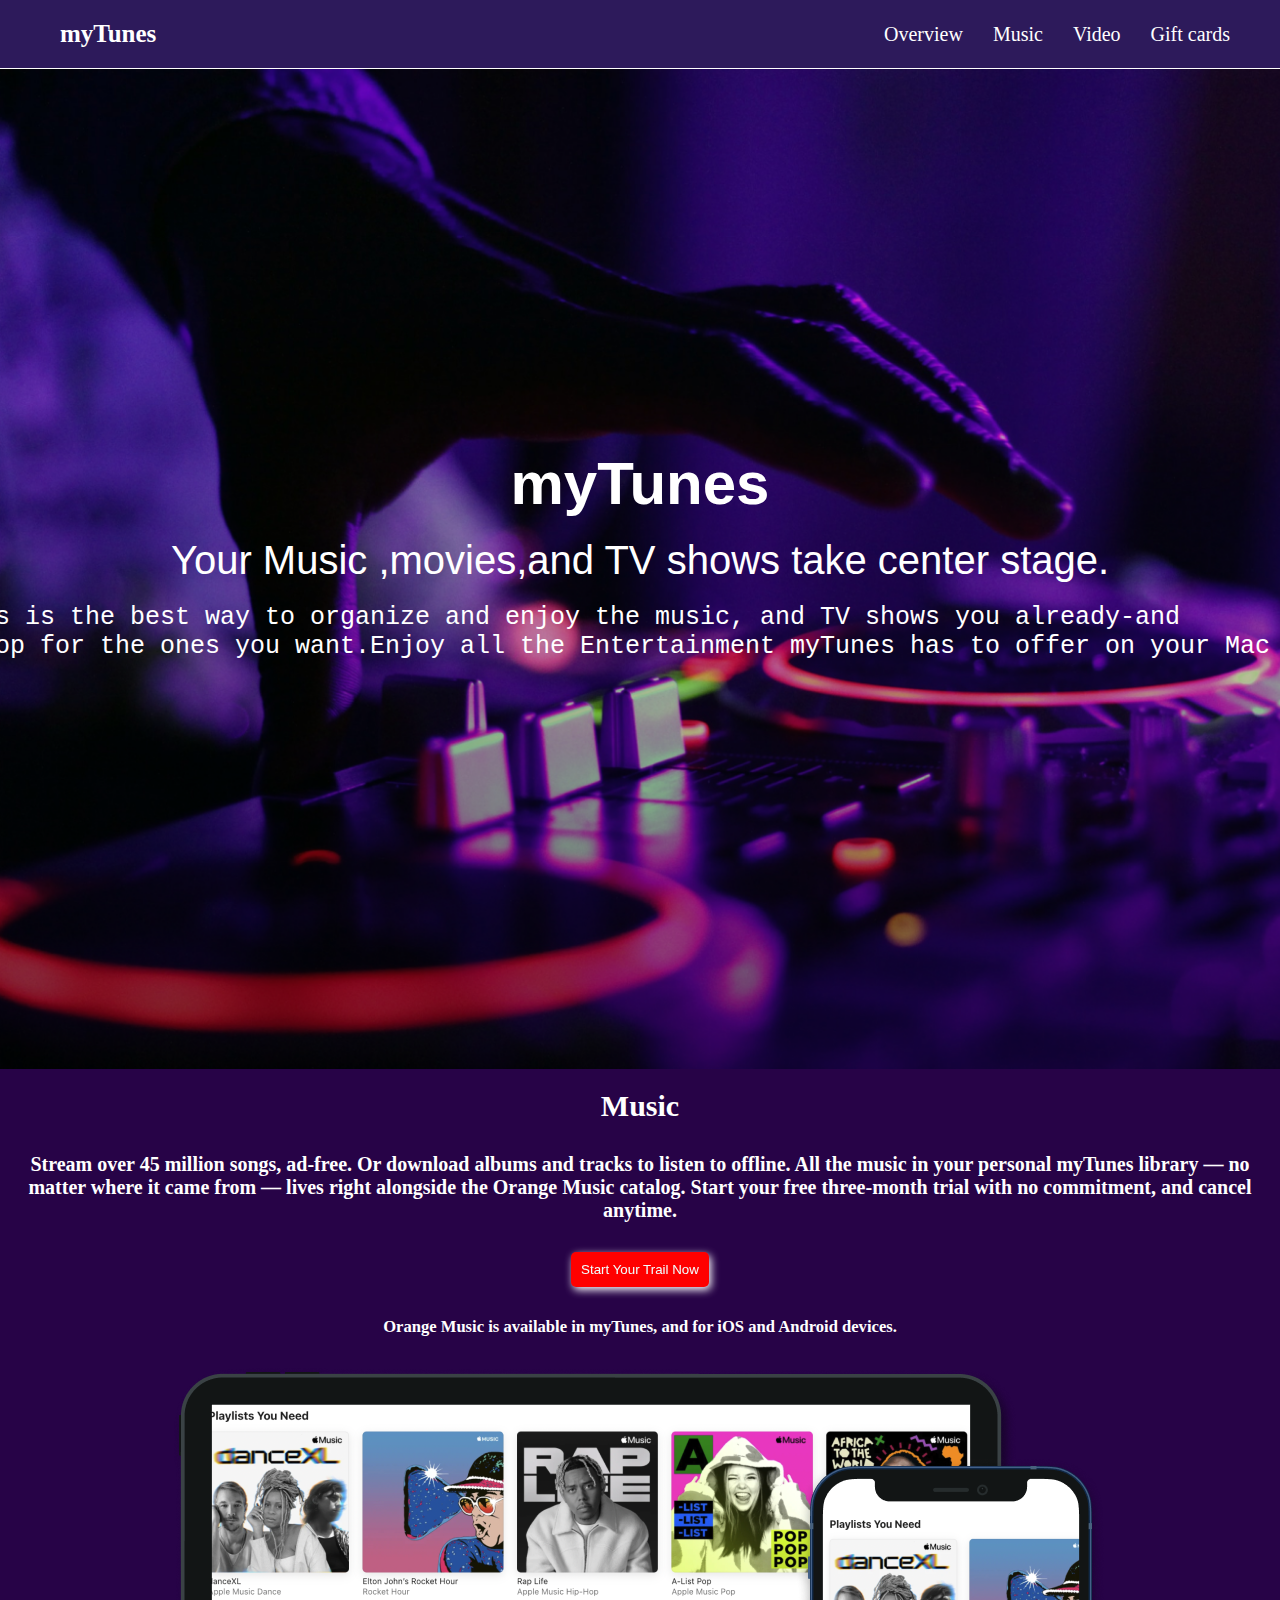
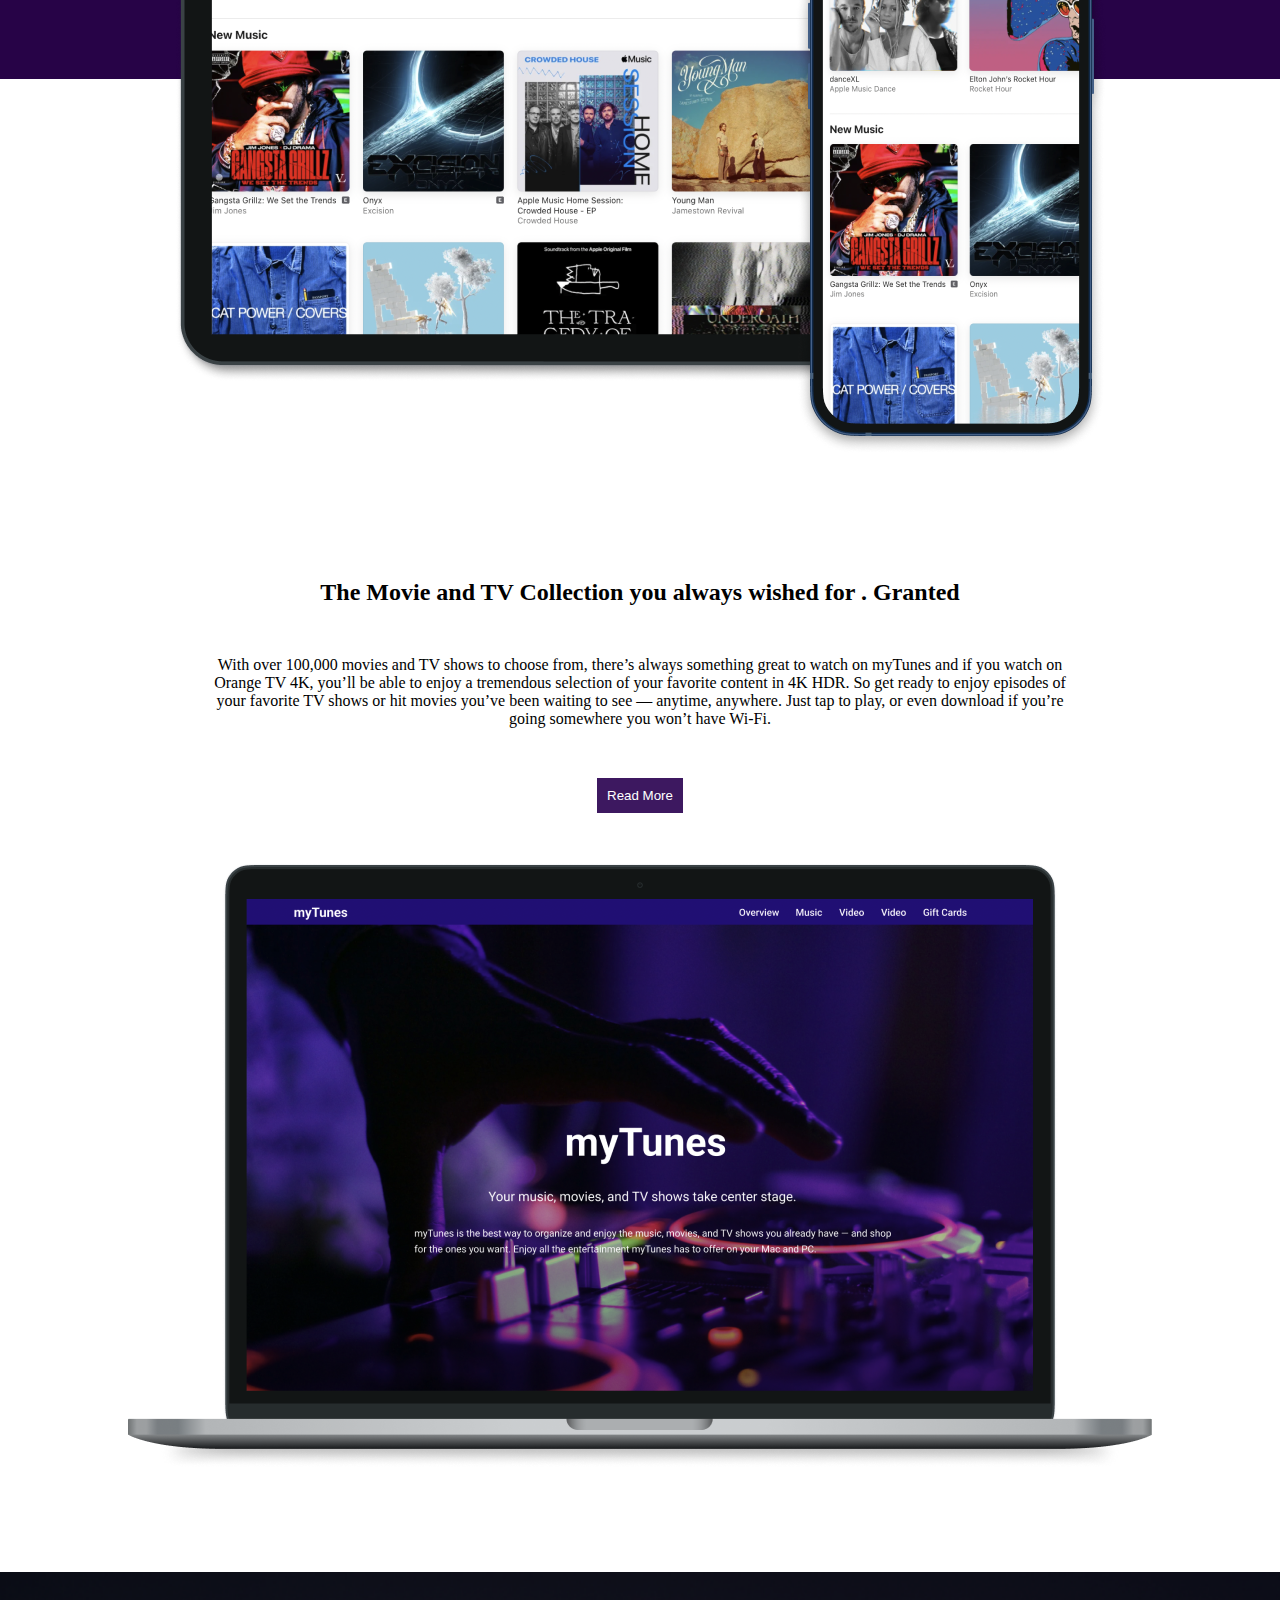
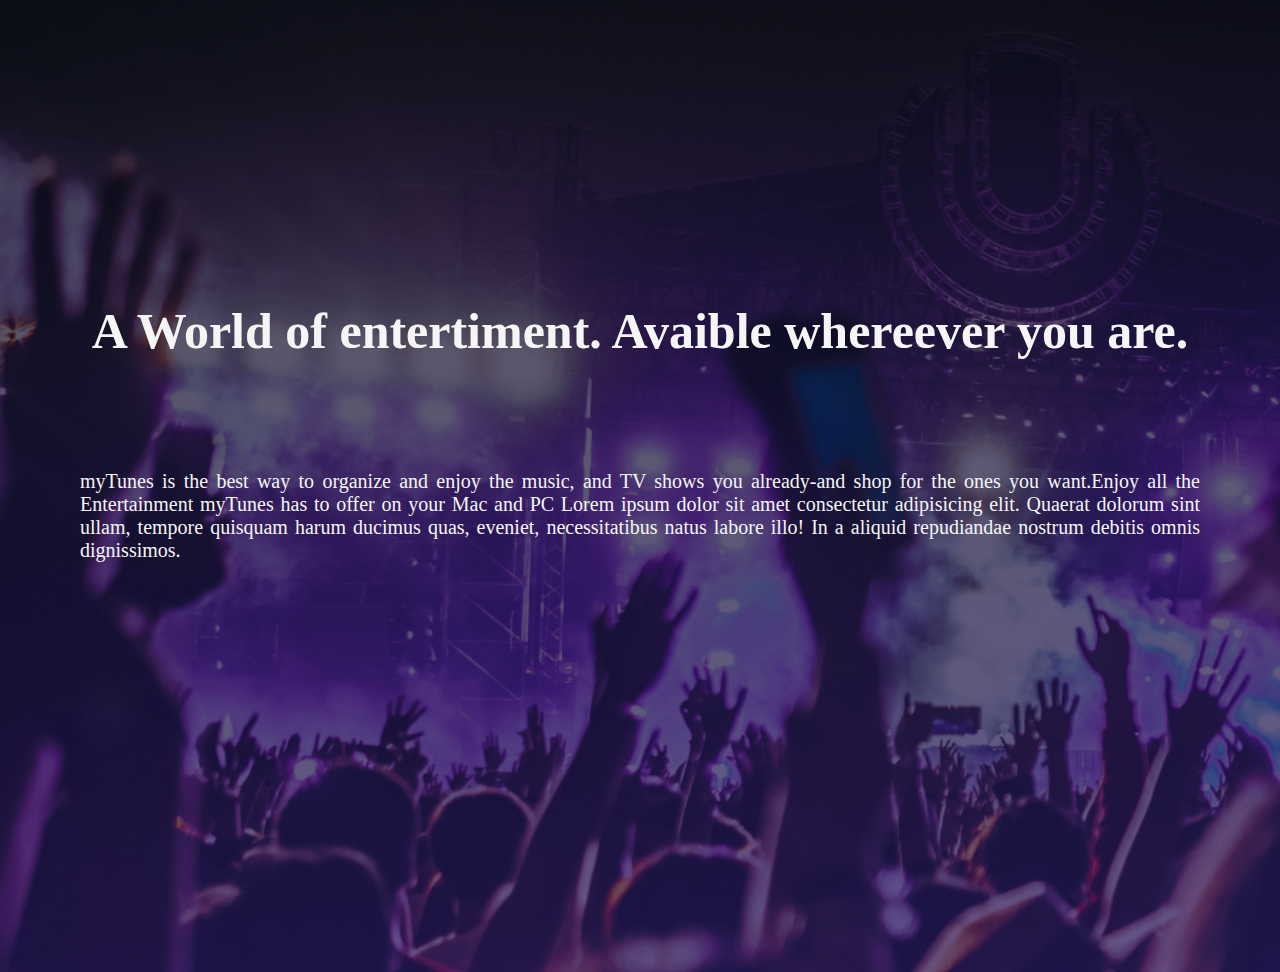
==== Basic_music_website/index.html @ a056b9a3 "Music-webpage" ====
<!DOCTYPE html>
<html lang="en">

<head>
    <meta charset="UTF-8">
    <meta name="viewport" content="width=device-width, initial-scale=1.0">
    <title>Music Website
    </title>
    <link rel="stylesheet" href="style.css">
</head>
<header>
    <nav class="container">
        <div class="logo">
            myTunes
        </div>
        <ul>

            <li><a href="#hero">Overview</a></li>
            <li><a href="#music">Music</a></li>
            <li><a href="#video">Video</a></li>
            <li><a href="#giftcard">Gift cards</a></li>
        </ul>
    </nav>
</header>
<main>
    <section id="hero">
        <div class="hero_section">
            <div style="font-size: 60px; font-weight: 900;">myTunes</div>
            <div style="font-size: 40px;">Your Music ,movies,and TV shows take center stage.</div>
            <div style="font-size: 25px; text-align: justify;">
                <pre>myTunes is the best way to organize and enjoy the music, and TV shows you already-and
    shop for the ones you want.Enjoy all the Entertainment myTunes has to offer on your Mac and PC
        </pre>
            </div>
        </div>
    </section>
    <section class="music-section " id="music">
        <div class="container">
            <h2>Music
            </h2>
            <h4>
                Stream over 45 million songs, ad-free. Or download albums and tracks
                to listen to offline. All the music in your personal myTunes library
                — no matter where it came from — lives right alongside the Orange
                Music catalog. Start your free three-month trial with no commitment,
                and cancel anytime.
            </h4>
            <button class="primarybutton">Start Your Trail Now</button>
            <h5> Orange Music is available in myTunes, and for iOS and Android
                devices.</h5>
            <div class="ipad-image">
                <img src="images/ipad-iphone.png" alt="">
            </div>
        </div>

    </section>
    <section class="about-music">
        <h2>The Movie and TV Collection you always wished for . Granted</h2>
        <p>
            With over 100,000 movies and TV shows to choose from, there’s always
            something great to watch on myTunes and if you watch on Orange TV 4K,
            you’ll be able to enjoy a tremendous selection of your favorite
            content in 4K HDR. So get ready to enjoy episodes of your favorite TV
            shows or hit movies you’ve been waiting to see — anytime, anywhere.
            Just tap to play, or even download if you’re going somewhere you won’t
            have Wi-Fi.
        </p>
        <button class="primarybutton">Read More</button>
        <div class="mac-image">
            <img src="images/mac.png" alt="">
        </div>

    </section>
    <section class="video-section" id="video">

        <h2 style="font-size: 50px;">A World of entertiment. Avaible whereever you are.</h2>
        <p style="text-align: justify; margin: 80px; font-size: 20px;">myTunes is the best way to organize and enjoy the
            music, and TV
            shows you
            already-and
            shop for the ones you want.Enjoy all the Entertainment myTunes has to offer on your Mac and PC
            Lorem ipsum dolor sit amet consectetur adipisicing elit. Quaerat dolorum sint ullam, tempore quisquam harum
            ducimus quas, eveniet, necessitatibus natus labore illo! In a aliquid repudiandae nostrum debitis omnis
            dignissimos.</p>

    </section>
</main>

<body>

</body>

</html>
---- Basic_music_website/style.css ----
* {
    margin: 0;
    padding: 0;
    box-sizing: border-box;
}

header {
    background-color: rgb(45, 26, 91);
    position: sticky;
    top: 0;
    z-index: 2;
}

.container {
    display: flex;
    justify-content: space-between;
    padding: 20px;
    color: white;
    /* background-color: rgb(50, 13, 142); */
    align-items: center;
    font-size: 20px;
    /* box-shadow: 2px 2px 3px rgb(50, 13, 142); */

}

.logo {
    font-size: 25px;
    font-weight: 900;
    margin-left: 40px;
}

nav ul {
    display: flex;
    list-style: none;
    gap: 30px;
    margin-right: 30px;
}

nav ul a {
    font-style: none;
    color: white;
    text-decoration: none;
}

ul a:hover {
    border-bottom: 1px solid white;

}

.hero_section {
    margin-top: 1px;
    width: 100%;
    height: 1000px;
    color: white;
    background-image: url(images/hero.png);
    background-repeat: none;
    background-size: cover;
    background-color: red;
    display: flex;
    align-items: center;
    justify-content: center;
    flex-direction: column;
    gap: 20px;
    font-family: 'Gill Sans', 'Gill Sans MT', Calibri, 'Trebuchet MS', sans-serif;
}

.music-section {
    background-color: rgb(39, 3, 71);
}

.music-section .container {
    display: flex;
    flex-direction: column;
    gap: 30px;
    justify-content: center;
    align-items: center;
    color: white;
    text-align: center;
}



.ipad-image {
    margin-top: -400px;
    position: relative;
    top: 400px;
}

.music-section button {
    background-color: red;
    color: azure;
    outline: none;
    border: none;
    padding: 10px;
    border-radius: 5px;
    filter: drop-shadow(2px 3px 4px white);
}

.about-music {
    display: flex;
    justify-content: center;
    align-items: center;
    flex-direction: column;
    margin: 0 auto;
    margin-top: 500px;
    margin-bottom: 100px;
    gap: 50px;
}

.about-music p {
    text-align: center;
    padding: 0 200px;
}

.about-music button {
    background-color: rgb(61, 24, 96);
    color: white;
    padding: 10px;
    border: none;
}

.video-section {
    display: flex;
    justify-content: center;
    flex-direction: column;
    align-items: center;
    background-image: url(images/video.png);
    background-size: cover;
    height: 1000px;
    color: whitesmoke;
    gap: 30px;
}
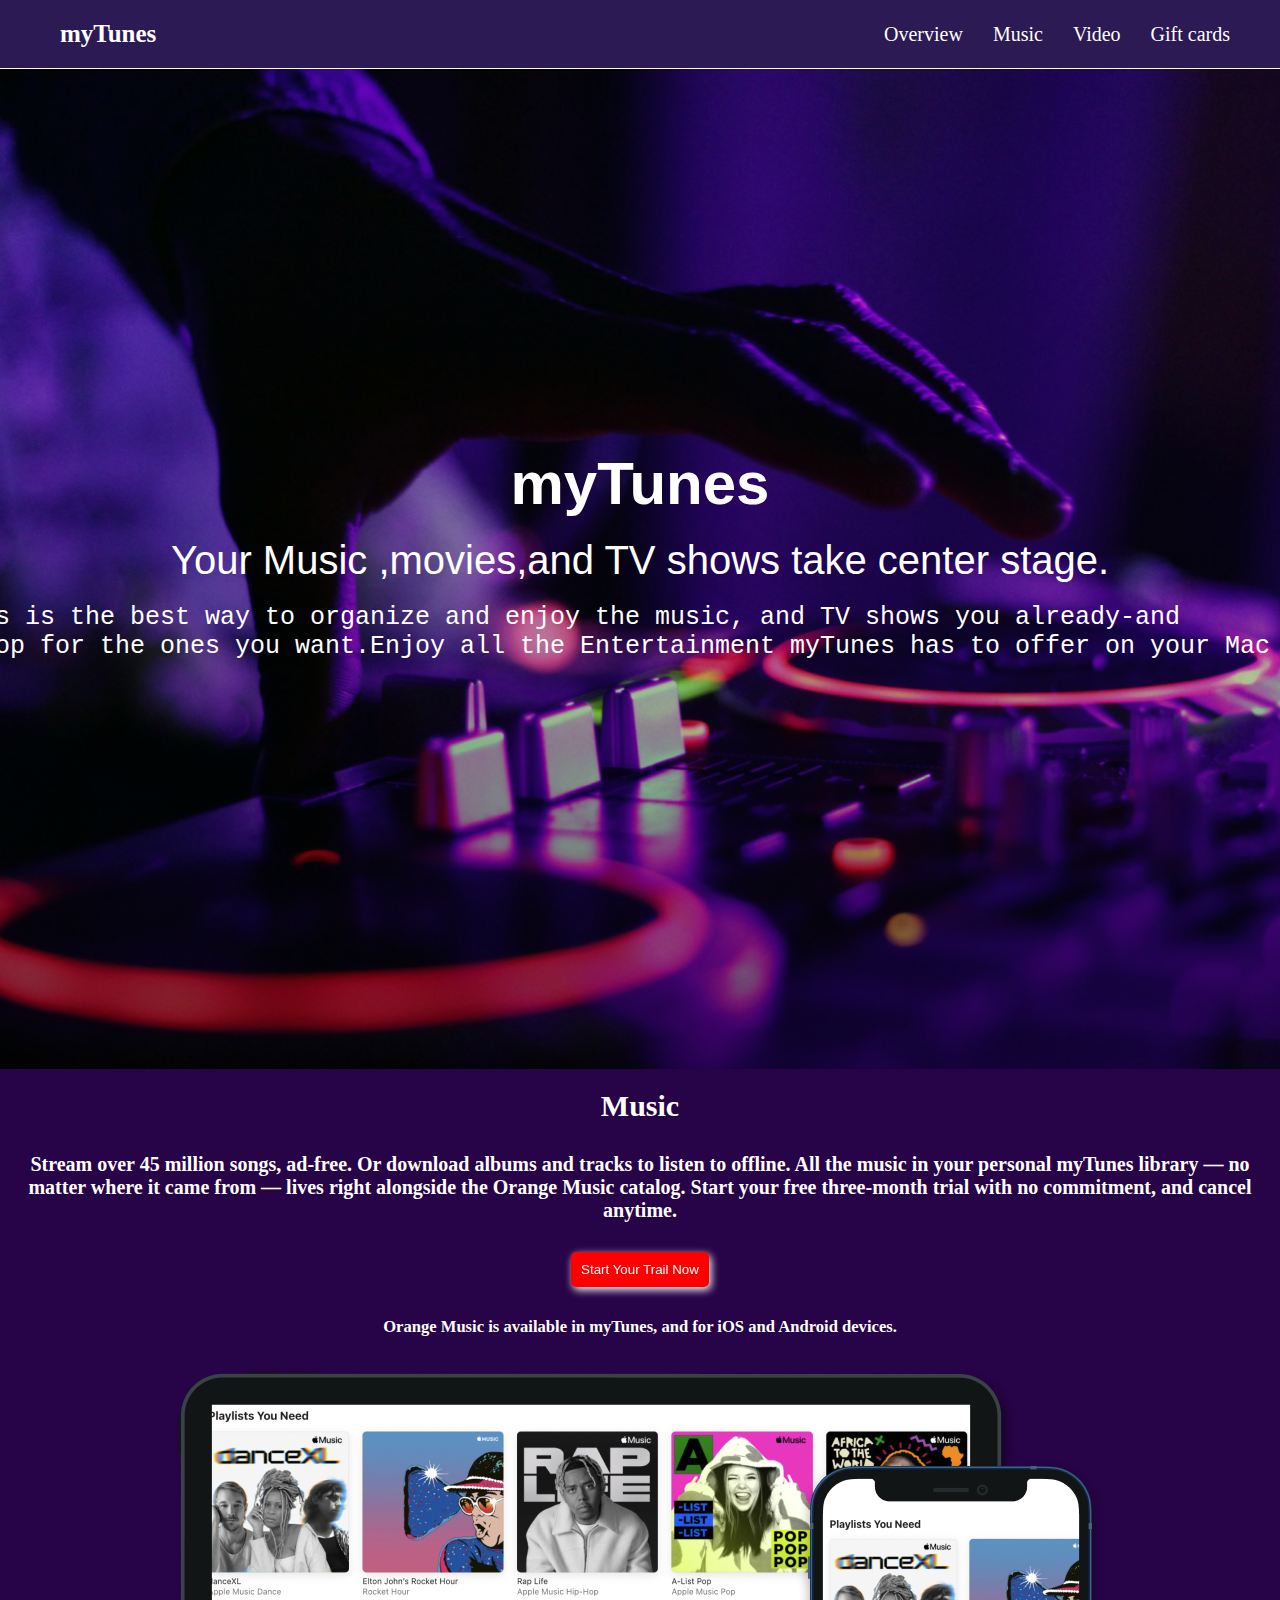
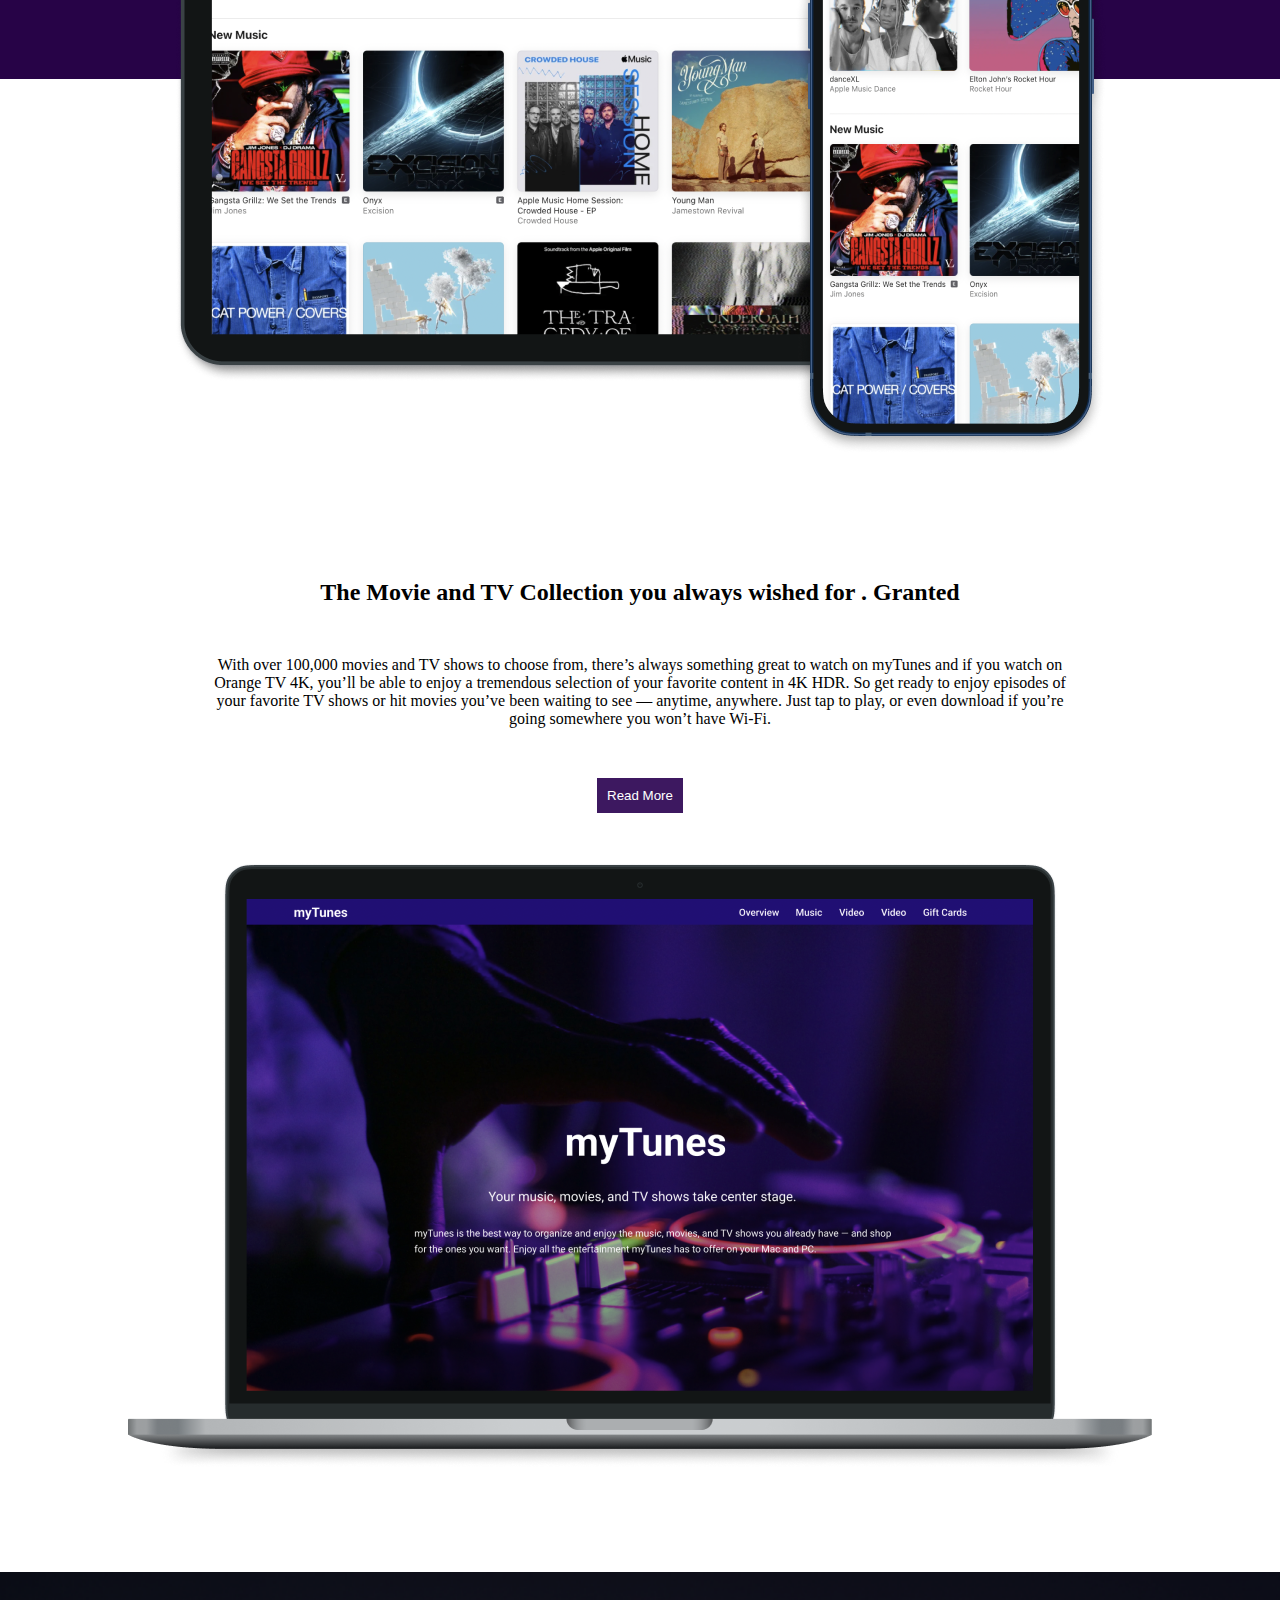
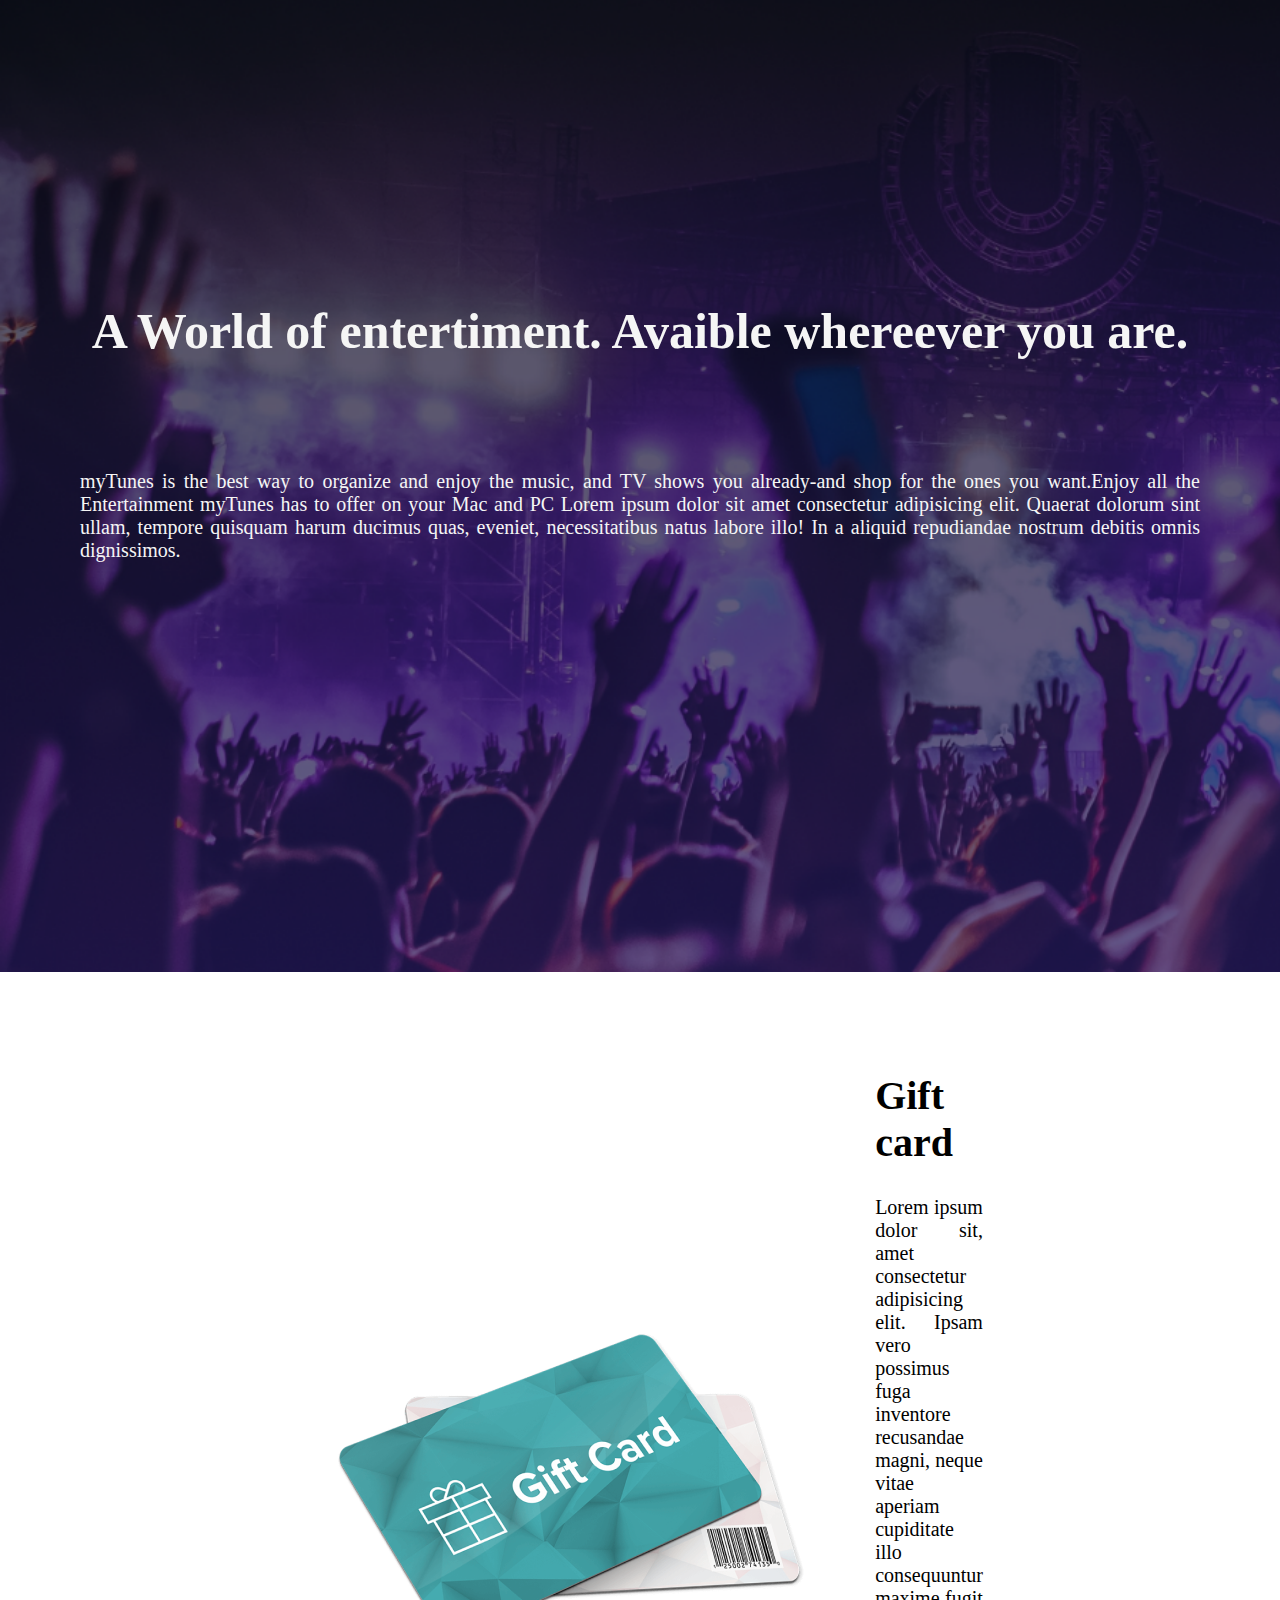
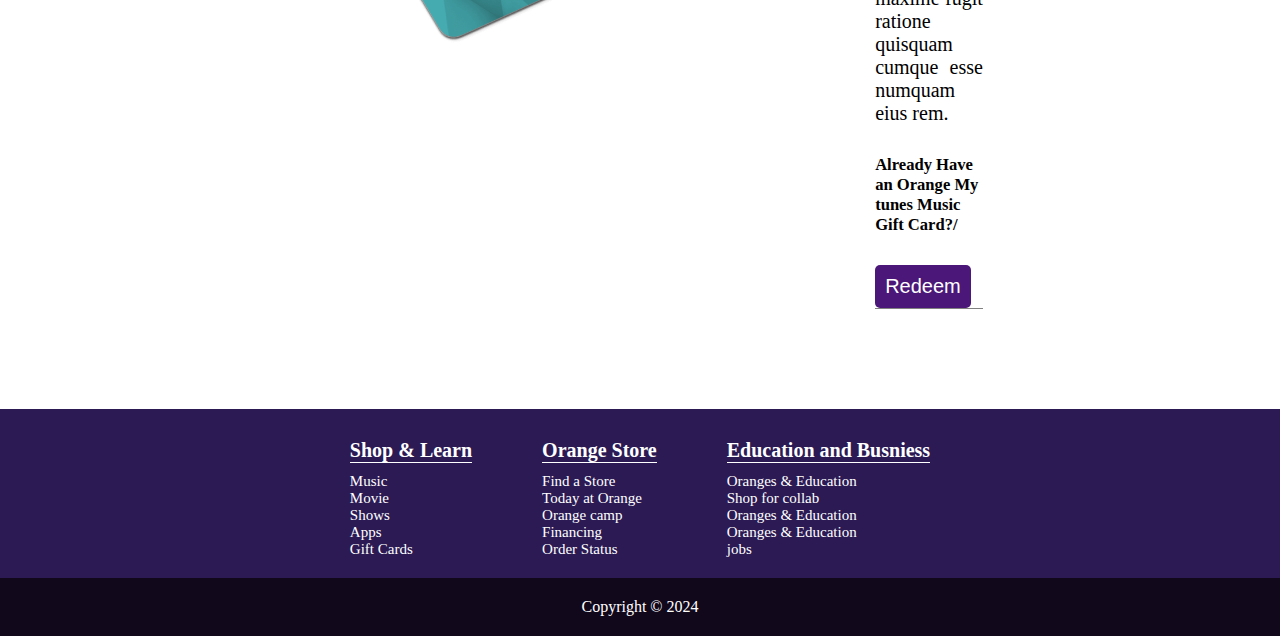
==== commit dbe2ab05: "completed" ====
--- a/Basic_music_website/index.html
+++ b/Basic_music_website/index.html
@@ -84,7 +84,56 @@
             dignissimos.</p>
 
     </section>
+    <section class="giftcard" id="giftcard">
+        <div class="logo">
+            <img src="images/gift_card.png" alt="">
+        </div>
+        <div class="about">
+            <h1>Gift card</h1>
+            <p>Lorem ipsum dolor sit, amet consectetur adipisicing elit. Ipsam vero possimus fuga inventore recusandae
+                magni, neque vitae aperiam cupiditate illo consequuntur maxime fugit ratione quisquam cumque esse
+                numquam eius rem.</p>
+            <h5>Already Have an Orange My tunes Music Gift Card?/<h5>
+
+                    <button>Redeem</button>
+        </div>
+    </section>
 </main>
+<footer class="footer">
+    <div class="shop">
+        <h4>Shop & Learn</h4>
+        <ul>
+            <li>Music</li>
+            <li>Movie</li>
+            <li>Shows</li>
+            <li>Apps</li>
+            <li>Gift Cards</li>
+        </ul>
+    </div>
+    <div class="orange">
+        <h4>Orange Store</h4>
+        <ul>
+            <li>Find a Store</li>
+            <li>Today at Orange</li>
+            <li>Orange camp</li>
+            <li>Financing</li>
+            <li>Order Status</li>
+        </ul>
+    </div>
+    <div class="education">
+        <h4>Education and Busniess</h4>
+        <ul>
+            <li>Oranges & Education</li>
+            <li>Shop for collab</li>
+            <li>Oranges & Education</li>
+            <li>Oranges & Education</li>
+            <li>jobs</li>
+        </ul>
+    </div>
+</footer>
+<footer class="footer2">
+    <p>Copyright © 2024</p>
+</footer>
 
 <body>
 
--- a/Basic_music_website/style.css
+++ b/Basic_music_website/style.css
@@ -5,7 +5,7 @@
 }
 
 header {
-    background-color: rgb(45, 26, 91);
+    background-color: rgb(43, 26, 84);
     position: sticky;
     top: 0;
     z-index: 2;
@@ -129,4 +129,111 @@
     height: 1000px;
     color: whitesmoke;
     gap: 30px;
+}
+
+.giftcard {
+    display: flex;
+    gap: 70px;
+    justify-content: center;
+    align-items: center;
+    margin: 0 300px;
+    margin-top: 100px;
+    font-size: 20px;
+}
+
+.about {
+    display: flex;
+    flex-direction: column;
+    gap: 30px;
+    justify-content: center;
+    align-items: start;
+    border-bottom: 1px solid gray;
+}
+
+.about p {
+    text-align: justify;
+
+}
+
+.about button {
+    background-color: rgb(75, 23, 121);
+    color: white;
+    padding: 10px;
+    font-size: 20px;
+    outline: none;
+    border: none;
+    border-radius: 5px;
+    text-align: center;
+}
+
+.bottomline {
+    border: 1px solid grey
+}
+
+.footer {
+    background-color: rgb(43, 26, 84);
+    color: white;
+    display: flex;
+    gap: 30px;
+    justify-content: center;
+    align-items: center;
+    margin-top: 100px;
+}
+
+.shop {
+    display: flex;
+    flex-direction: column;
+    padding: 20px;
+}
+
+.shop li {
+    list-style: none;
+    font-size: 15px;
+}
+
+.shop h4 {
+    margin: 10px 0;
+    border-bottom: 1px solid white;
+    font-size: 20px;
+}
+
+.orange {
+    display: flex;
+    flex-direction: column;
+    padding: 20px;
+}
+
+.orange li {
+    list-style: none;
+    font-size: 15px;
+}
+
+.orange h4 {
+    margin: 10px 0;
+    border-bottom: 1px solid white;
+    font-size: 20px;
+}
+
+.education {
+    display: flex;
+    flex-direction: column;
+    padding: 20px;
+}
+
+.education li {
+    list-style: none;
+    font-size: 15px;
+}
+
+.education h4 {
+    margin: 10px 0;
+    border-bottom: 1px solid white;
+    font-size: 20px;
+}
+
+.footer2 {
+    text-align: center;
+    padding: 20px;
+    background-color: rgb(18, 8, 27);
+    color: white;
 }